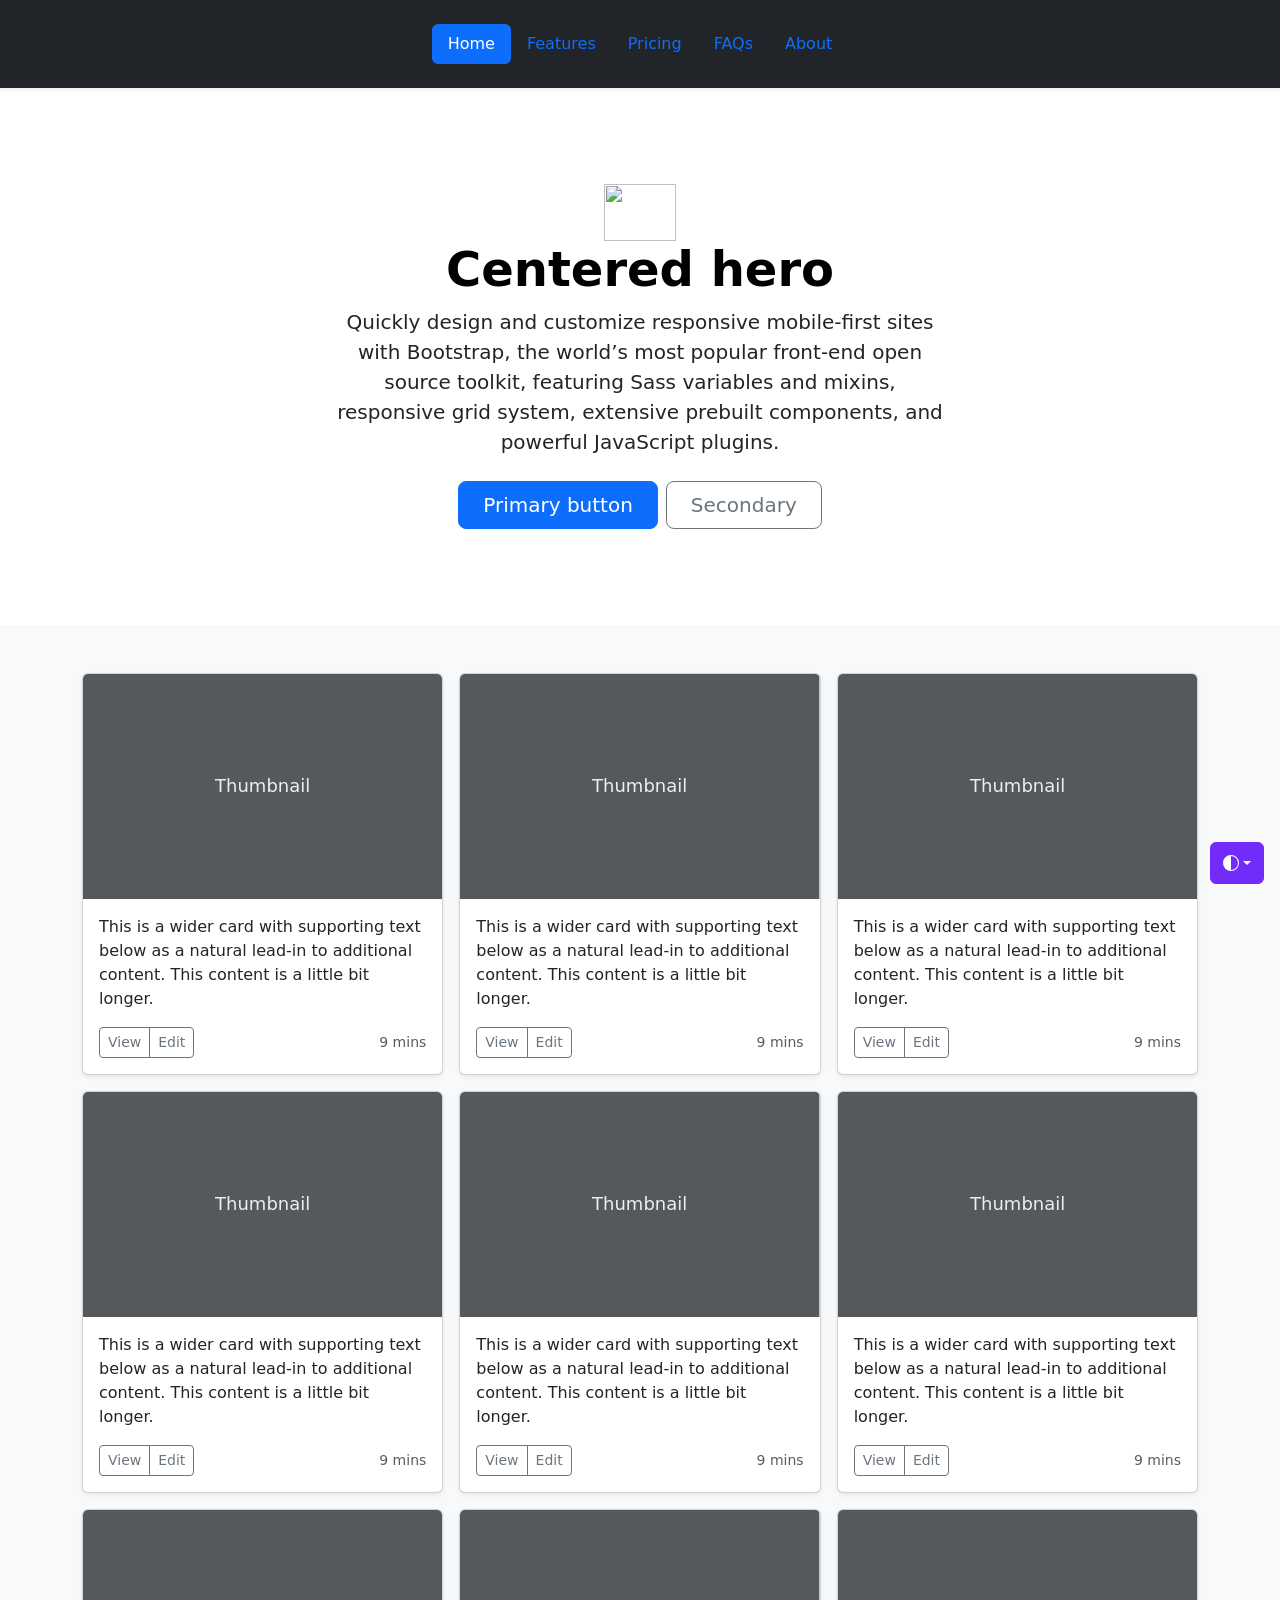
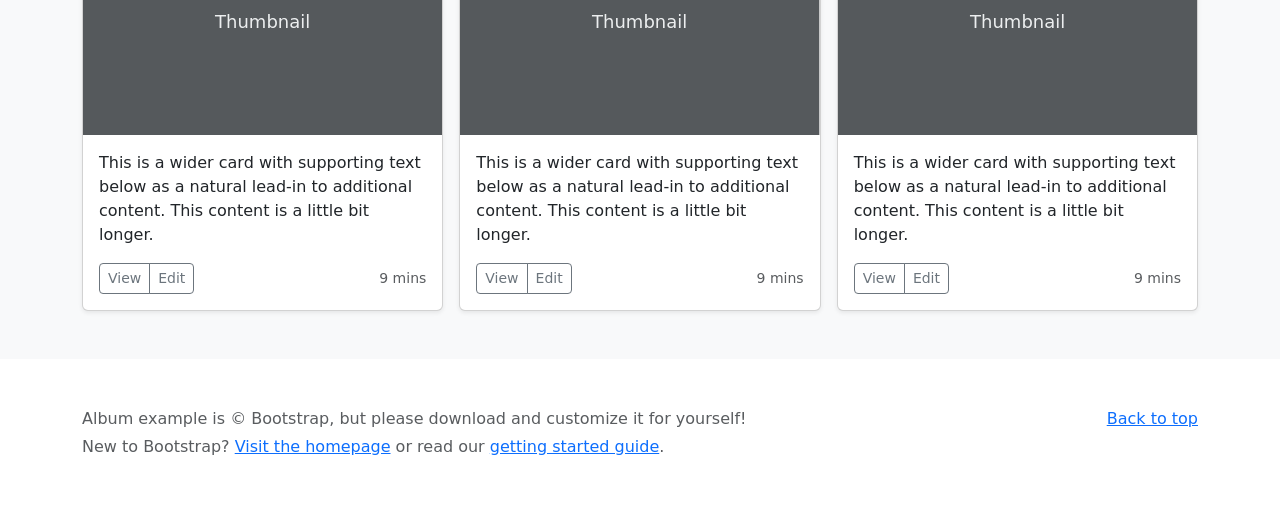
==== example.html @ 086a43ca "example" ====
<!DOCTYPE html>
<html lang="en" data-bs-theme="auto">

<head>
    <meta charset="utf-8">
    <meta name="viewport" content="width=device-width, initial-scale=1">
    <meta name="description" content="">
    <meta name="author" content="Mark Otto, Jacob Thornton, and Bootstrap contributors">
    <meta name="generator" content="Astro v5.13.2">
    <title>Album example · Bootstrap v5.3</title>
    <link rel="canonical" href="https://getbootstrap.com/docs/5.3/examples/album/">
    <script src="/docs/5.3/assets/js/color-modes.js"></script>

    <link href="https://cdn.jsdelivr.net/npm/bootstrap@5.3.3/dist/css/bootstrap.min.css" rel="stylesheet">

    <link rel="apple-touch-icon" href="/docs/5.3/assets/img/favicons/apple-touch-icon.png" sizes="180x180">
    <link rel="icon" href="/docs/5.3/assets/img/favicons/favicon-32x32.png" sizes="32x32" type="image/png">
    <link rel="icon" href="/docs/5.3/assets/img/favicons/favicon-16x16.png" sizes="16x16" type="image/png">
    <link rel="manifest" href="/docs/5.3/assets/img/favicons/manifest.json">
    <link rel="mask-icon" href="/docs/5.3/assets/img/favicons/safari-pinned-tab.svg" color="#712cf9">
    <link rel="icon" href="/docs/5.3/assets/img/favicons/favicon.ico">
    <meta name="theme-color" content="#712cf9">
    <style>
        .bd-placeholder-img {
            font-size: 1.125rem;
            text-anchor: middle;
            -webkit-user-select: none;
            -moz-user-select: none;
            user-select: none
        }

        @media (min-width: 768px) {
            .bd-placeholder-img-lg {
                font-size: 3.5rem
            }
        }

        .b-example-divider {
            width: 100%;
            height: 3rem;
            background-color: #0000001a;
            border: solid rgba(0, 0, 0, .15);
            border-width: 1px 0;
            box-shadow: inset 0 .5em 1.5em #0000001a, inset 0 .125em .5em #00000026
        }

        .b-example-vr {
            flex-shrink: 0;
            width: 1.5rem;
            height: 100vh
        }

        .bi {
            vertical-align: -.125em;
            fill: currentColor
        }

        .nav-scroller {
            position: relative;
            z-index: 2;
            height: 2.75rem;
            overflow-y: hidden
        }

        .nav-scroller .nav {
            display: flex;
            flex-wrap: nowrap;
            padding-bottom: 1rem;
            margin-top: -1px;
            overflow-x: auto;
            text-align: center;
            white-space: nowrap;
            -webkit-overflow-scrolling: touch
        }

        .btn-bd-primary {
            --bd-violet-bg: #712cf9;
            --bd-violet-rgb: 112.520718, 44.062154, 249.437846;
            --bs-btn-font-weight: 600;
            --bs-btn-color: var(--bs-white);
            --bs-btn-bg: var(--bd-violet-bg);
            --bs-btn-border-color: var(--bd-violet-bg);
            --bs-btn-hover-color: var(--bs-white);
            --bs-btn-hover-bg: #6528e0;
            --bs-btn-hover-border-color: #6528e0;
            --bs-btn-focus-shadow-rgb: var(--bd-violet-rgb);
            --bs-btn-active-color: var(--bs-btn-hover-color);
            --bs-btn-active-bg: #5a23c8;
            --bs-btn-active-border-color: #5a23c8
        }

        .bd-mode-toggle {
            z-index: 1500
        }

        .bd-mode-toggle .bi {
            width: 1em;
            height: 1em
        }

        .bd-mode-toggle .dropdown-menu .active .bi {
            display: block !important
        }
    </style>
</head>

<body> <svg xmlns="http://www.w3.org/2000/svg" class="d-none">
        <symbol id="check2" viewBox="0 0 16 16">
            <path
                d="M13.854 3.646a.5.5 0 0 1 0 .708l-7 7a.5.5 0 0 1-.708 0l-3.5-3.5a.5.5 0 1 1 .708-.708L6.5 10.293l6.646-6.647a.5.5 0 0 1 .708 0z">
            </path>
        </symbol>
        <symbol id="circle-half" viewBox="0 0 16 16">
            <path d="M8 15A7 7 0 1 0 8 1v14zm0 1A8 8 0 1 1 8 0a8 8 0 0 1 0 16z"></path>
        </symbol>
        <symbol id="moon-stars-fill" viewBox="0 0 16 16">
            <path
                d="M6 .278a.768.768 0 0 1 .08.858 7.208 7.208 0 0 0-.878 3.46c0 4.021 3.278 7.277 7.318 7.277.527 0 1.04-.055 1.533-.16a.787.787 0 0 1 .81.316.733.733 0 0 1-.031.893A8.349 8.349 0 0 1 8.344 16C3.734 16 0 12.286 0 7.71 0 4.266 2.114 1.312 5.124.06A.752.752 0 0 1 6 .278z">
            </path>
            <path
                d="M10.794 3.148a.217.217 0 0 1 .412 0l.387 1.162c.173.518.579.924 1.097 1.097l1.162.387a.217.217 0 0 1 0 .412l-1.162.387a1.734 1.734 0 0 0-1.097 1.097l-.387 1.162a.217.217 0 0 1-.412 0l-.387-1.162A1.734 1.734 0 0 0 9.31 6.593l-1.162-.387a.217.217 0 0 1 0-.412l1.162-.387a1.734 1.734 0 0 0 1.097-1.097l.387-1.162zM13.863.099a.145.145 0 0 1 .274 0l.258.774c.115.346.386.617.732.732l.774.258a.145.145 0 0 1 0 .274l-.774.258a1.156 1.156 0 0 0-.732.732l-.258.774a.145.145 0 0 1-.274 0l-.258-.774a1.156 1.156 0 0 0-.732-.732l-.774-.258a.145.145 0 0 1 0-.274l.774-.258c.346-.115.617-.386.732-.732L13.863.1z">
            </path>
        </symbol>
        <symbol id="sun-fill" viewBox="0 0 16 16">
            <path
                d="M8 12a4 4 0 1 0 0-8 4 4 0 0 0 0 8zM8 0a.5.5 0 0 1 .5.5v2a.5.5 0 0 1-1 0v-2A.5.5 0 0 1 8 0zm0 13a.5.5 0 0 1 .5.5v2a.5.5 0 0 1-1 0v-2A.5.5 0 0 1 8 13zm8-5a.5.5 0 0 1-.5.5h-2a.5.5 0 0 1 0-1h2a.5.5 0 0 1 .5.5zM3 8a.5.5 0 0 1-.5.5h-2a.5.5 0 0 1 0-1h2A.5.5 0 0 1 3 8zm10.657-5.657a.5.5 0 0 1 0 .707l-1.414 1.415a.5.5 0 1 1-.707-.708l1.414-1.414a.5.5 0 0 1 .707 0zm-9.193 9.193a.5.5 0 0 1 0 .707L3.05 13.657a.5.5 0 0 1-.707-.707l1.414-1.414a.5.5 0 0 1 .707 0zm9.193 2.121a.5.5 0 0 1-.707 0l-1.414-1.414a.5.5 0 0 1 .707-.707l1.414 1.414a.5.5 0 0 1 0 .707zM4.464 4.465a.5.5 0 0 1-.707 0L2.343 3.05a.5.5 0 1 1 .707-.707l1.414 1.414a.5.5 0 0 1 0 .708z">
            </path>
        </symbol>
    </svg>
    <div class="dropdown position-fixed bottom-0 end-0 mb-3 me-3 bd-mode-toggle"> <button
            class="btn btn-bd-primary py-2 dropdown-toggle d-flex align-items-center" id="bd-theme" type="button"
            aria-expanded="false" data-bs-toggle="dropdown" aria-label="Toggle theme (auto)"> <svg
                class="bi my-1 theme-icon-active" aria-hidden="true">
                <use href="#circle-half"></use>
            </svg> <span class="visually-hidden" id="bd-theme-text">Toggle theme</span> </button>
        <ul class="dropdown-menu dropdown-menu-end shadow" aria-labelledby="bd-theme-text">
            <li> <button type="button" class="dropdown-item d-flex align-items-center" data-bs-theme-value="light"
                    aria-pressed="false"> <svg class="bi me-2 opacity-50" aria-hidden="true">
                        <use href="#sun-fill"></use>
                    </svg>
                    Light
                    <svg class="bi ms-auto d-none" aria-hidden="true">
                        <use href="#check2"></use>
                    </svg> </button> </li>
            <li> <button type="button" class="dropdown-item d-flex align-items-center" data-bs-theme-value="dark"
                    aria-pressed="false"> <svg class="bi me-2 opacity-50" aria-hidden="true">
                        <use href="#moon-stars-fill"></use>
                    </svg>
                    Dark
                    <svg class="bi ms-auto d-none" aria-hidden="true">
                        <use href="#check2"></use>
                    </svg> </button> </li>
            <li> <button type="button" class="dropdown-item d-flex align-items-center active" data-bs-theme-value="auto"
                    aria-pressed="true"> <svg class="bi me-2 opacity-50" aria-hidden="true">
                        <use href="#circle-half"></use>
                    </svg>
                    Auto
                    <svg class="bi ms-auto d-none" aria-hidden="true">
                        <use href="#check2"></use>
                    </svg> </button> </li>
        </ul>
    </div>
    <header data-bs-theme="dark ">
        <div class="navbar navbar-dark bg-dark shadow-sm ">
            <div class="container d-flex justify-content-center ">
                <div class="py-3">
                    <ul class="nav nav-pills">
                        <li class="nav-item">
                            <a href="#" class="nav-link active" aria-current="page"> Home </a>
                        </li>
                        <li class="nav-item"><a href="#" class="nav-link">Features</a></li>
                        <li class="nav-item"><a href="#" class="nav-link">Pricing</a></li>
                        <li class="nav-item"><a href="#" class="nav-link">FAQs</a></li>
                        <li class="nav-item"><a href="#" class="nav-link">About</a></li>
                    </ul>
                </div>
            </div>
        </div>
    </header>
    <main>
        <section class="px-4 py-5 my-5 text-center">
            <img src="https://getbootstrap.com/docs/5.3/assets/brand/bootstrap-logo.svg" alt width="72" height="57">
            <h1 class="display-5 fw-bold text-body-emphasis">Centered hero</h1>
            <div class="col-lg-6 mx-auto">
                <p class="lead mb-4">
                    Quickly design and customize responsive mobile-first sites with Bootstrap, the world’s most popular
                    front-end open source toolkit, featuring Sass variables and mixins, responsive grid system,
                    extensive prebuilt components, and powerful JavaScript plugins.
                </p>
                <div class="d-grid gap-2 d-sm-flex justify-content-sm-center"> <button type="button"
                        class="btn btn-primary btn-lg px-4 gap-3">Primary button</button> <button type="button"
                        class="btn btn-outline-secondary btn-lg px-4">Secondary</button> </div>
        </section>
        <div class="album py-5 bg-body-tertiary">
            <div class="container">
                <div class="row row-cols-1 row-cols-sm-2 row-cols-md-3 g-3">
                    <div class="col">
                        <div class="card shadow-sm"> <svg aria-label="Placeholder: Thumbnail"
                                class="bd-placeholder-img card-img-top" height="225"
                                preserveAspectRatio="xMidYMid slice" role="img" width="100%"
                                xmlns="http://www.w3.org/2000/svg">
                                <title>Placeholder</title>
                                <rect width="100%" height="100%" fill="#55595c"></rect><text x="50%" y="50%"
                                    fill="#eceeef" dy=".3em">Thumbnail</text>
                            </svg>
                            <div class="card-body">
                                <p class="card-text">This is a wider card with supporting text below as a natural
                                    lead-in to additional content. This content is a little bit longer.</p>
                                <div class="d-flex justify-content-between align-items-center">
                                    <div class="btn-group"> <button type="button"
                                            class="btn btn-sm btn-outline-secondary">View</button> <button type="button"
                                            class="btn btn-sm btn-outline-secondary">Edit</button> </div> <small
                                        class="text-body-secondary">9 mins</small>
                                </div>
                            </div>
                        </div>
                    </div>
                    <div class="col">
                        <div class="card shadow-sm"> <svg aria-label="Placeholder: Thumbnail"
                                class="bd-placeholder-img card-img-top" height="225"
                                preserveAspectRatio="xMidYMid slice" role="img" width="100%"
                                xmlns="http://www.w3.org/2000/svg">
                                <title>Placeholder</title>
                                <rect width="100%" height="100%" fill="#55595c"></rect><text x="50%" y="50%"
                                    fill="#eceeef" dy=".3em">Thumbnail</text>
                            </svg>
                            <div class="card-body">
                                <p class="card-text">This is a wider card with supporting text below as a natural
                                    lead-in to additional content. This content is a little bit longer.</p>
                                <div class="d-flex justify-content-between align-items-center">
                                    <div class="btn-group"> <button type="button"
                                            class="btn btn-sm btn-outline-secondary">View</button> <button type="button"
                                            class="btn btn-sm btn-outline-secondary">Edit</button> </div> <small
                                        class="text-body-secondary">9 mins</small>
                                </div>
                            </div>
                        </div>
                    </div>
                    <div class="col">
                        <div class="card shadow-sm"> <svg aria-label="Placeholder: Thumbnail"
                                class="bd-placeholder-img card-img-top" height="225"
                                preserveAspectRatio="xMidYMid slice" role="img" width="100%"
                                xmlns="http://www.w3.org/2000/svg">
                                <title>Placeholder</title>
                                <rect width="100%" height="100%" fill="#55595c"></rect><text x="50%" y="50%"
                                    fill="#eceeef" dy=".3em">Thumbnail</text>
                            </svg>
                            <div class="card-body">
                                <p class="card-text">This is a wider card with supporting text below as a natural
                                    lead-in to additional content. This content is a little bit longer.</p>
                                <div class="d-flex justify-content-between align-items-center">
                                    <div class="btn-group"> <button type="button"
                                            class="btn btn-sm btn-outline-secondary">View</button> <button type="button"
                                            class="btn btn-sm btn-outline-secondary">Edit</button> </div> <small
                                        class="text-body-secondary">9 mins</small>
                                </div>
                            </div>
                        </div>
                    </div>
                    <div class="col">
                        <div class="card shadow-sm"> <svg aria-label="Placeholder: Thumbnail"
                                class="bd-placeholder-img card-img-top" height="225"
                                preserveAspectRatio="xMidYMid slice" role="img" width="100%"
                                xmlns="http://www.w3.org/2000/svg">
                                <title>Placeholder</title>
                                <rect width="100%" height="100%" fill="#55595c"></rect><text x="50%" y="50%"
                                    fill="#eceeef" dy=".3em">Thumbnail</text>
                            </svg>
                            <div class="card-body">
                                <p class="card-text">This is a wider card with supporting text below as a natural
                                    lead-in to additional content. This content is a little bit longer.</p>
                                <div class="d-flex justify-content-between align-items-center">
                                    <div class="btn-group"> <button type="button"
                                            class="btn btn-sm btn-outline-secondary">View</button> <button type="button"
                                            class="btn btn-sm btn-outline-secondary">Edit</button> </div> <small
                                        class="text-body-secondary">9 mins</small>
                                </div>
                            </div>
                        </div>
                    </div>
                    <div class="col">
                        <div class="card shadow-sm"> <svg aria-label="Placeholder: Thumbnail"
                                class="bd-placeholder-img card-img-top" height="225"
                                preserveAspectRatio="xMidYMid slice" role="img" width="100%"
                                xmlns="http://www.w3.org/2000/svg">
                                <title>Placeholder</title>
                                <rect width="100%" height="100%" fill="#55595c"></rect><text x="50%" y="50%"
                                    fill="#eceeef" dy=".3em">Thumbnail</text>
                            </svg>
                            <div class="card-body">
                                <p class="card-text">This is a wider card with supporting text below as a natural
                                    lead-in to additional content. This content is a little bit longer.</p>
                                <div class="d-flex justify-content-between align-items-center">
                                    <div class="btn-group"> <button type="button"
                                            class="btn btn-sm btn-outline-secondary">View</button> <button type="button"
                                            class="btn btn-sm btn-outline-secondary">Edit</button> </div> <small
                                        class="text-body-secondary">9 mins</small>
                                </div>
                            </div>
                        </div>
                    </div>
                    <div class="col">
                        <div class="card shadow-sm"> <svg aria-label="Placeholder: Thumbnail"
                                class="bd-placeholder-img card-img-top" height="225"
                                preserveAspectRatio="xMidYMid slice" role="img" width="100%"
                                xmlns="http://www.w3.org/2000/svg">
                                <title>Placeholder</title>
                                <rect width="100%" height="100%" fill="#55595c"></rect><text x="50%" y="50%"
                                    fill="#eceeef" dy=".3em">Thumbnail</text>
                            </svg>
                            <div class="card-body">
                                <p class="card-text">This is a wider card with supporting text below as a natural
                                    lead-in to additional content. This content is a little bit longer.</p>
                                <div class="d-flex justify-content-between align-items-center">
                                    <div class="btn-group"> <button type="button"
                                            class="btn btn-sm btn-outline-secondary">View</button> <button type="button"
                                            class="btn btn-sm btn-outline-secondary">Edit</button> </div> <small
                                        class="text-body-secondary">9 mins</small>
                                </div>
                            </div>
                        </div>
                    </div>
                    <div class="col">
                        <div class="card shadow-sm"> <svg aria-label="Placeholder: Thumbnail"
                                class="bd-placeholder-img card-img-top" height="225"
                                preserveAspectRatio="xMidYMid slice" role="img" width="100%"
                                xmlns="http://www.w3.org/2000/svg">
                                <title>Placeholder</title>
                                <rect width="100%" height="100%" fill="#55595c"></rect><text x="50%" y="50%"
                                    fill="#eceeef" dy=".3em">Thumbnail</text>
                            </svg>
                            <div class="card-body">
                                <p class="card-text">This is a wider card with supporting text below as a natural
                                    lead-in to additional content. This content is a little bit longer.</p>
                                <div class="d-flex justify-content-between align-items-center">
                                    <div class="btn-group"> <button type="button"
                                            class="btn btn-sm btn-outline-secondary">View</button> <button type="button"
                                            class="btn btn-sm btn-outline-secondary">Edit</button> </div> <small
                                        class="text-body-secondary">9 mins</small>
                                </div>
                            </div>
                        </div>
                    </div>
                    <div class="col">
                        <div class="card shadow-sm"> <svg aria-label="Placeholder: Thumbnail"
                                class="bd-placeholder-img card-img-top" height="225"
                                preserveAspectRatio="xMidYMid slice" role="img" width="100%"
                                xmlns="http://www.w3.org/2000/svg">
                                <title>Placeholder</title>
                                <rect width="100%" height="100%" fill="#55595c"></rect><text x="50%" y="50%"
                                    fill="#eceeef" dy=".3em">Thumbnail</text>
                            </svg>
                            <div class="card-body">
                                <p class="card-text">This is a wider card with supporting text below as a natural
                                    lead-in to additional content. This content is a little bit longer.</p>
                                <div class="d-flex justify-content-between align-items-center">
                                    <div class="btn-group"> <button type="button"
                                            class="btn btn-sm btn-outline-secondary">View</button> <button type="button"
                                            class="btn btn-sm btn-outline-secondary">Edit</button> </div> <small
                                        class="text-body-secondary">9 mins</small>
                                </div>
                            </div>
                        </div>
                    </div>
                    <div class="col">
                        <div class="card shadow-sm"> <svg aria-label="Placeholder: Thumbnail"
                                class="bd-placeholder-img card-img-top" height="225"
                                preserveAspectRatio="xMidYMid slice" role="img" width="100%"
                                xmlns="http://www.w3.org/2000/svg">
                                <title>Placeholder</title>
                                <rect width="100%" height="100%" fill="#55595c"></rect><text x="50%" y="50%"
                                    fill="#eceeef" dy=".3em">Thumbnail</text>
                            </svg>
                            <div class="card-body">
                                <p class="card-text">This is a wider card with supporting text below as a natural
                                    lead-in to additional content. This content is a little bit longer.</p>
                                <div class="d-flex justify-content-between align-items-center">
                                    <div class="btn-group"> <button type="button"
                                            class="btn btn-sm btn-outline-secondary">View</button> <button type="button"
                                            class="btn btn-sm btn-outline-secondary">Edit</button> </div> <small
                                        class="text-body-secondary">9 mins</small>
                                </div>
                            </div>
                        </div>
                    </div>
                </div>
            </div>
        </div>
    </main>
    <footer class="text-body-secondary py-5">
        <div class="container">
            <p class="float-end mb-1"> <a href="#">Back to top</a> </p>
            <p class="mb-1">Album example is &copy; Bootstrap, but please download and customize it for yourself!</p>
            <p class="mb-0">New to Bootstrap? <a href="/">Visit the homepage</a> or read our <a
                    href="/docs/5.3/getting-started/introduction">getting started guide</a>.</p>
        </div>
    </footer>
    <script src="/docs/5.3/dist/js/bootstrap.bundle.min.js"
        integrity="sha384-FKyoEForCGlyvwx9Hj09JcYn3nv7wiPVlz7YYwJrWVcXK/BmnVDxM+D2scQbITxI"
        class="astro-vvvwv3sm"></script>
</body>

</html>
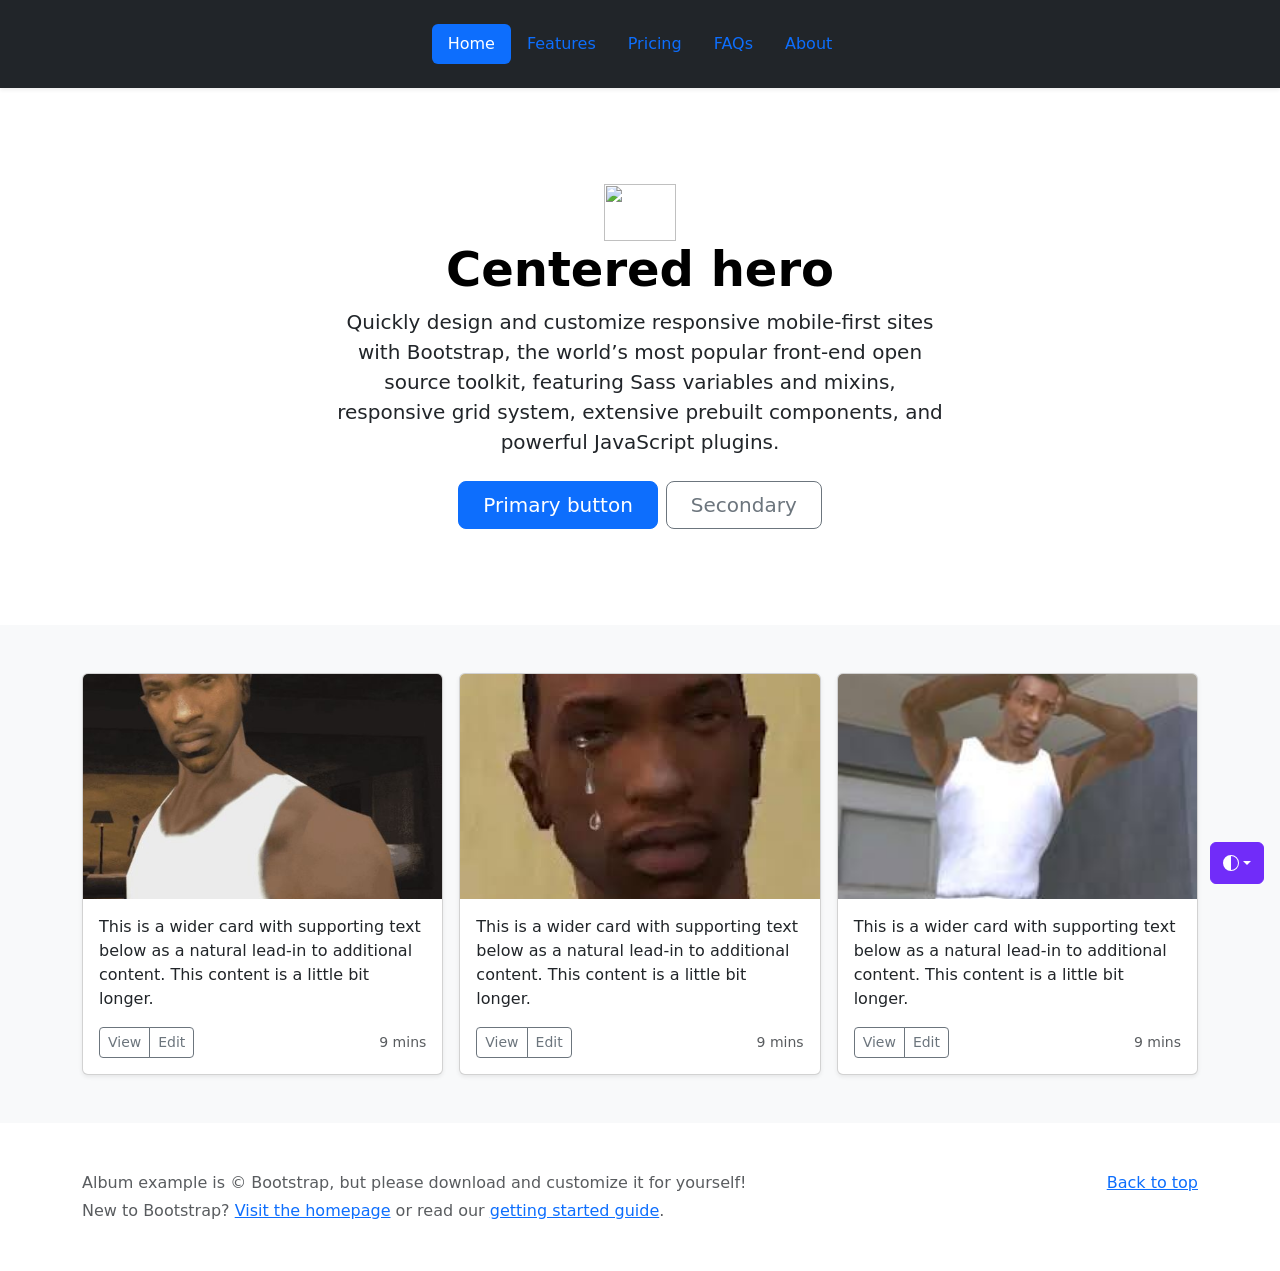
==== commit 8ef0c8d2: "example updated" ====
--- a/example.html
+++ b/example.html
@@ -195,14 +195,8 @@
             <div class="container">
                 <div class="row row-cols-1 row-cols-sm-2 row-cols-md-3 g-3">
                     <div class="col">
-                        <div class="card shadow-sm"> <svg aria-label="Placeholder: Thumbnail"
-                                class="bd-placeholder-img card-img-top" height="225"
-                                preserveAspectRatio="xMidYMid slice" role="img" width="100%"
-                                xmlns="http://www.w3.org/2000/svg">
-                                <title>Placeholder</title>
-                                <rect width="100%" height="100%" fill="#55595c"></rect><text x="50%" y="50%"
-                                    fill="#eceeef" dy=".3em">Thumbnail</text>
-                            </svg>
+                        <div class="card shadow-sm"> <img src="cj1.jpg" class="bd-placeholder-img card-img-top"
+                                alt="cj1" style="height:225px; object-fit:cover; width:100%;">
                             <div class="card-body">
                                 <p class="card-text">This is a wider card with supporting text below as a natural
                                     lead-in to additional content. This content is a little bit longer.</p>
@@ -216,14 +210,8 @@
                         </div>
                     </div>
                     <div class="col">
-                        <div class="card shadow-sm"> <svg aria-label="Placeholder: Thumbnail"
-                                class="bd-placeholder-img card-img-top" height="225"
-                                preserveAspectRatio="xMidYMid slice" role="img" width="100%"
-                                xmlns="http://www.w3.org/2000/svg">
-                                <title>Placeholder</title>
-                                <rect width="100%" height="100%" fill="#55595c"></rect><text x="50%" y="50%"
-                                    fill="#eceeef" dy=".3em">Thumbnail</text>
-                            </svg>
+                        <div class="card shadow-sm"> <img src="cj2.jpg" class="bd-placeholder-img card-img-top"
+                                alt="cj2" style="height:225px; object-fit:cover; width:100%;">
                             <div class="card-body">
                                 <p class="card-text">This is a wider card with supporting text below as a natural
                                     lead-in to additional content. This content is a little bit longer.</p>
@@ -237,140 +225,8 @@
                         </div>
                     </div>
                     <div class="col">
-                        <div class="card shadow-sm"> <svg aria-label="Placeholder: Thumbnail"
-                                class="bd-placeholder-img card-img-top" height="225"
-                                preserveAspectRatio="xMidYMid slice" role="img" width="100%"
-                                xmlns="http://www.w3.org/2000/svg">
-                                <title>Placeholder</title>
-                                <rect width="100%" height="100%" fill="#55595c"></rect><text x="50%" y="50%"
-                                    fill="#eceeef" dy=".3em">Thumbnail</text>
-                            </svg>
-                            <div class="card-body">
-                                <p class="card-text">This is a wider card with supporting text below as a natural
-                                    lead-in to additional content. This content is a little bit longer.</p>
-                                <div class="d-flex justify-content-between align-items-center">
-                                    <div class="btn-group"> <button type="button"
-                                            class="btn btn-sm btn-outline-secondary">View</button> <button type="button"
-                                            class="btn btn-sm btn-outline-secondary">Edit</button> </div> <small
-                                        class="text-body-secondary">9 mins</small>
-                                </div>
-                            </div>
-                        </div>
-                    </div>
-                    <div class="col">
-                        <div class="card shadow-sm"> <svg aria-label="Placeholder: Thumbnail"
-                                class="bd-placeholder-img card-img-top" height="225"
-                                preserveAspectRatio="xMidYMid slice" role="img" width="100%"
-                                xmlns="http://www.w3.org/2000/svg">
-                                <title>Placeholder</title>
-                                <rect width="100%" height="100%" fill="#55595c"></rect><text x="50%" y="50%"
-                                    fill="#eceeef" dy=".3em">Thumbnail</text>
-                            </svg>
-                            <div class="card-body">
-                                <p class="card-text">This is a wider card with supporting text below as a natural
-                                    lead-in to additional content. This content is a little bit longer.</p>
-                                <div class="d-flex justify-content-between align-items-center">
-                                    <div class="btn-group"> <button type="button"
-                                            class="btn btn-sm btn-outline-secondary">View</button> <button type="button"
-                                            class="btn btn-sm btn-outline-secondary">Edit</button> </div> <small
-                                        class="text-body-secondary">9 mins</small>
-                                </div>
-                            </div>
-                        </div>
-                    </div>
-                    <div class="col">
-                        <div class="card shadow-sm"> <svg aria-label="Placeholder: Thumbnail"
-                                class="bd-placeholder-img card-img-top" height="225"
-                                preserveAspectRatio="xMidYMid slice" role="img" width="100%"
-                                xmlns="http://www.w3.org/2000/svg">
-                                <title>Placeholder</title>
-                                <rect width="100%" height="100%" fill="#55595c"></rect><text x="50%" y="50%"
-                                    fill="#eceeef" dy=".3em">Thumbnail</text>
-                            </svg>
-                            <div class="card-body">
-                                <p class="card-text">This is a wider card with supporting text below as a natural
-                                    lead-in to additional content. This content is a little bit longer.</p>
-                                <div class="d-flex justify-content-between align-items-center">
-                                    <div class="btn-group"> <button type="button"
-                                            class="btn btn-sm btn-outline-secondary">View</button> <button type="button"
-                                            class="btn btn-sm btn-outline-secondary">Edit</button> </div> <small
-                                        class="text-body-secondary">9 mins</small>
-                                </div>
-                            </div>
-                        </div>
-                    </div>
-                    <div class="col">
-                        <div class="card shadow-sm"> <svg aria-label="Placeholder: Thumbnail"
-                                class="bd-placeholder-img card-img-top" height="225"
-                                preserveAspectRatio="xMidYMid slice" role="img" width="100%"
-                                xmlns="http://www.w3.org/2000/svg">
-                                <title>Placeholder</title>
-                                <rect width="100%" height="100%" fill="#55595c"></rect><text x="50%" y="50%"
-                                    fill="#eceeef" dy=".3em">Thumbnail</text>
-                            </svg>
-                            <div class="card-body">
-                                <p class="card-text">This is a wider card with supporting text below as a natural
-                                    lead-in to additional content. This content is a little bit longer.</p>
-                                <div class="d-flex justify-content-between align-items-center">
-                                    <div class="btn-group"> <button type="button"
-                                            class="btn btn-sm btn-outline-secondary">View</button> <button type="button"
-                                            class="btn btn-sm btn-outline-secondary">Edit</button> </div> <small
-                                        class="text-body-secondary">9 mins</small>
-                                </div>
-                            </div>
-                        </div>
-                    </div>
-                    <div class="col">
-                        <div class="card shadow-sm"> <svg aria-label="Placeholder: Thumbnail"
-                                class="bd-placeholder-img card-img-top" height="225"
-                                preserveAspectRatio="xMidYMid slice" role="img" width="100%"
-                                xmlns="http://www.w3.org/2000/svg">
-                                <title>Placeholder</title>
-                                <rect width="100%" height="100%" fill="#55595c"></rect><text x="50%" y="50%"
-                                    fill="#eceeef" dy=".3em">Thumbnail</text>
-                            </svg>
-                            <div class="card-body">
-                                <p class="card-text">This is a wider card with supporting text below as a natural
-                                    lead-in to additional content. This content is a little bit longer.</p>
-                                <div class="d-flex justify-content-between align-items-center">
-                                    <div class="btn-group"> <button type="button"
-                                            class="btn btn-sm btn-outline-secondary">View</button> <button type="button"
-                                            class="btn btn-sm btn-outline-secondary">Edit</button> </div> <small
-                                        class="text-body-secondary">9 mins</small>
-                                </div>
-                            </div>
-                        </div>
-                    </div>
-                    <div class="col">
-                        <div class="card shadow-sm"> <svg aria-label="Placeholder: Thumbnail"
-                                class="bd-placeholder-img card-img-top" height="225"
-                                preserveAspectRatio="xMidYMid slice" role="img" width="100%"
-                                xmlns="http://www.w3.org/2000/svg">
-                                <title>Placeholder</title>
-                                <rect width="100%" height="100%" fill="#55595c"></rect><text x="50%" y="50%"
-                                    fill="#eceeef" dy=".3em">Thumbnail</text>
-                            </svg>
-                            <div class="card-body">
-                                <p class="card-text">This is a wider card with supporting text below as a natural
-                                    lead-in to additional content. This content is a little bit longer.</p>
-                                <div class="d-flex justify-content-between align-items-center">
-                                    <div class="btn-group"> <button type="button"
-                                            class="btn btn-sm btn-outline-secondary">View</button> <button type="button"
-                                            class="btn btn-sm btn-outline-secondary">Edit</button> </div> <small
-                                        class="text-body-secondary">9 mins</small>
-                                </div>
-                            </div>
-                        </div>
-                    </div>
-                    <div class="col">
-                        <div class="card shadow-sm"> <svg aria-label="Placeholder: Thumbnail"
-                                class="bd-placeholder-img card-img-top" height="225"
-                                preserveAspectRatio="xMidYMid slice" role="img" width="100%"
-                                xmlns="http://www.w3.org/2000/svg">
-                                <title>Placeholder</title>
-                                <rect width="100%" height="100%" fill="#55595c"></rect><text x="50%" y="50%"
-                                    fill="#eceeef" dy=".3em">Thumbnail</text>
-                            </svg>
+                        <div class="card shadow-sm"> <img src="cj3.jpg" class="bd-placeholder-img card-img-top"
+                                alt="cj3" style="height:225px; object-fit:cover; width:100%;">
                             <div class="card-body">
                                 <p class="card-text">This is a wider card with supporting text below as a natural
                                     lead-in to additional content. This content is a little bit longer.</p>
